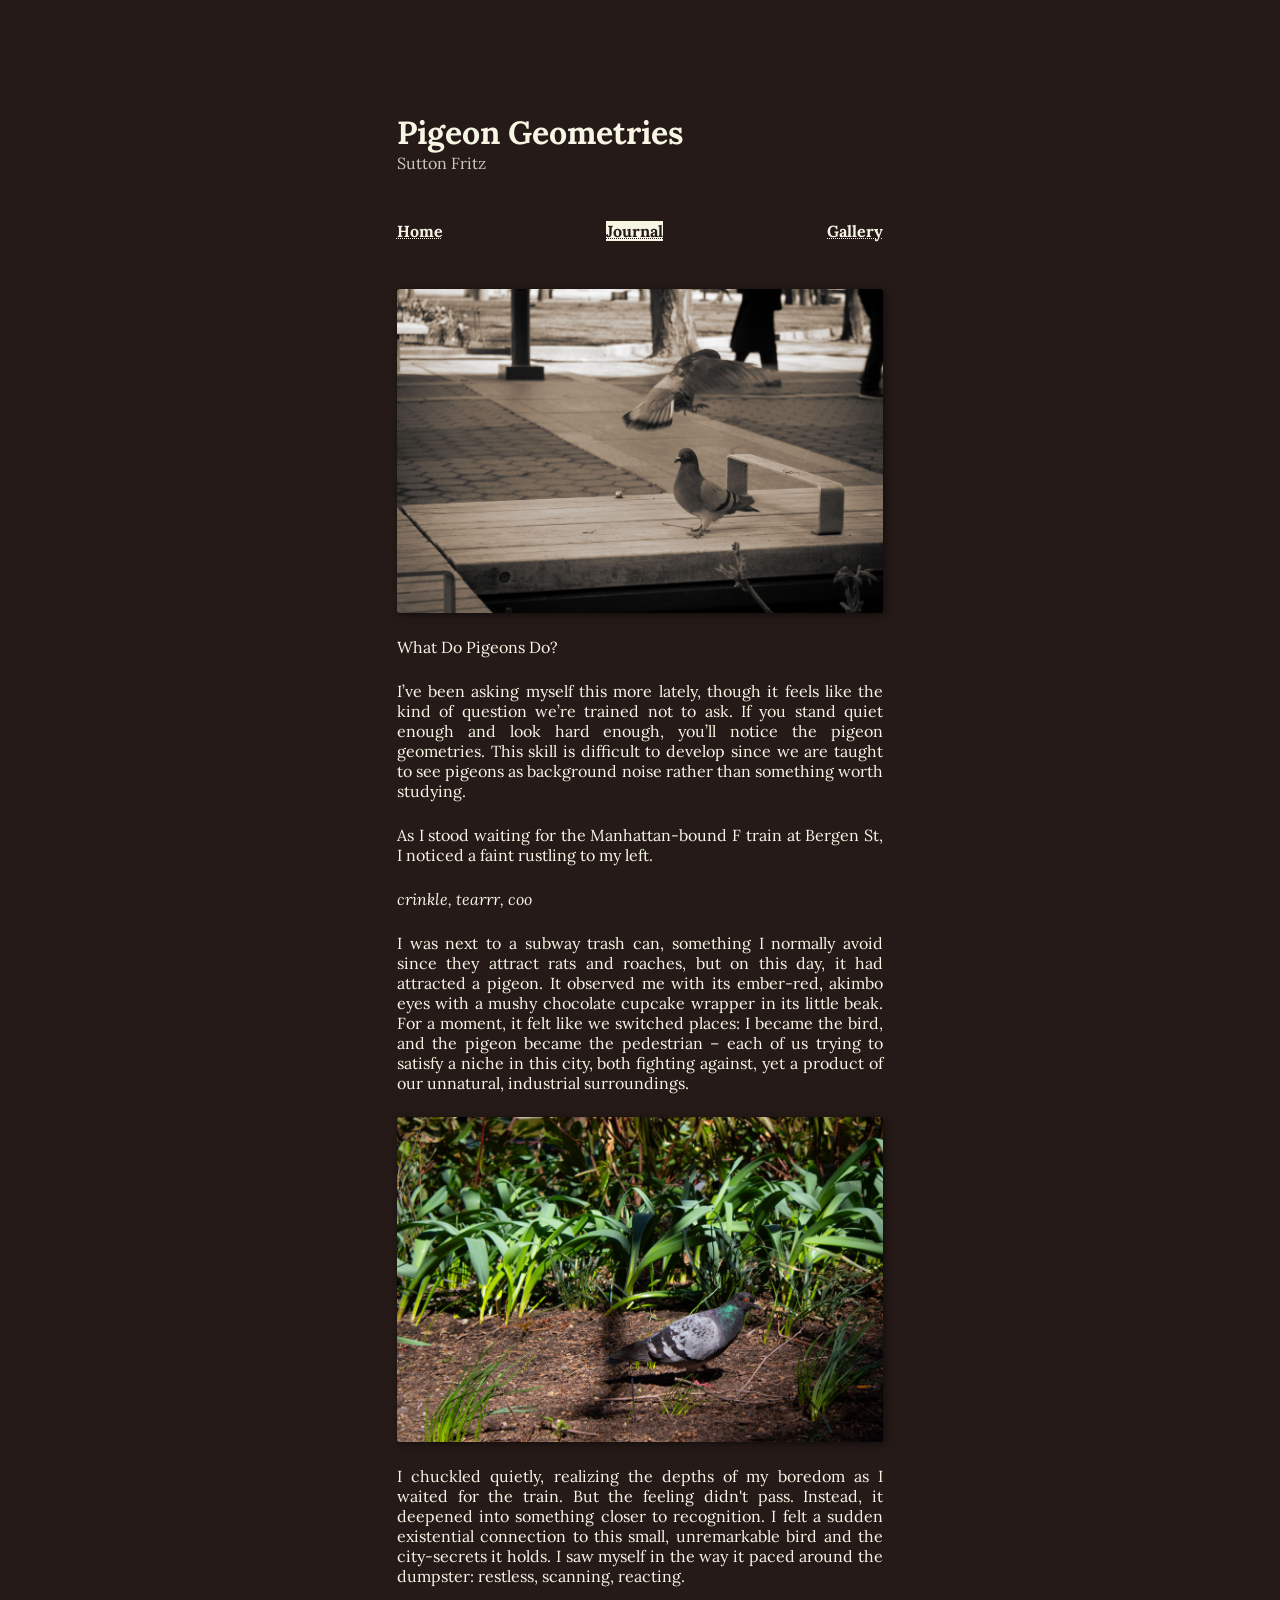
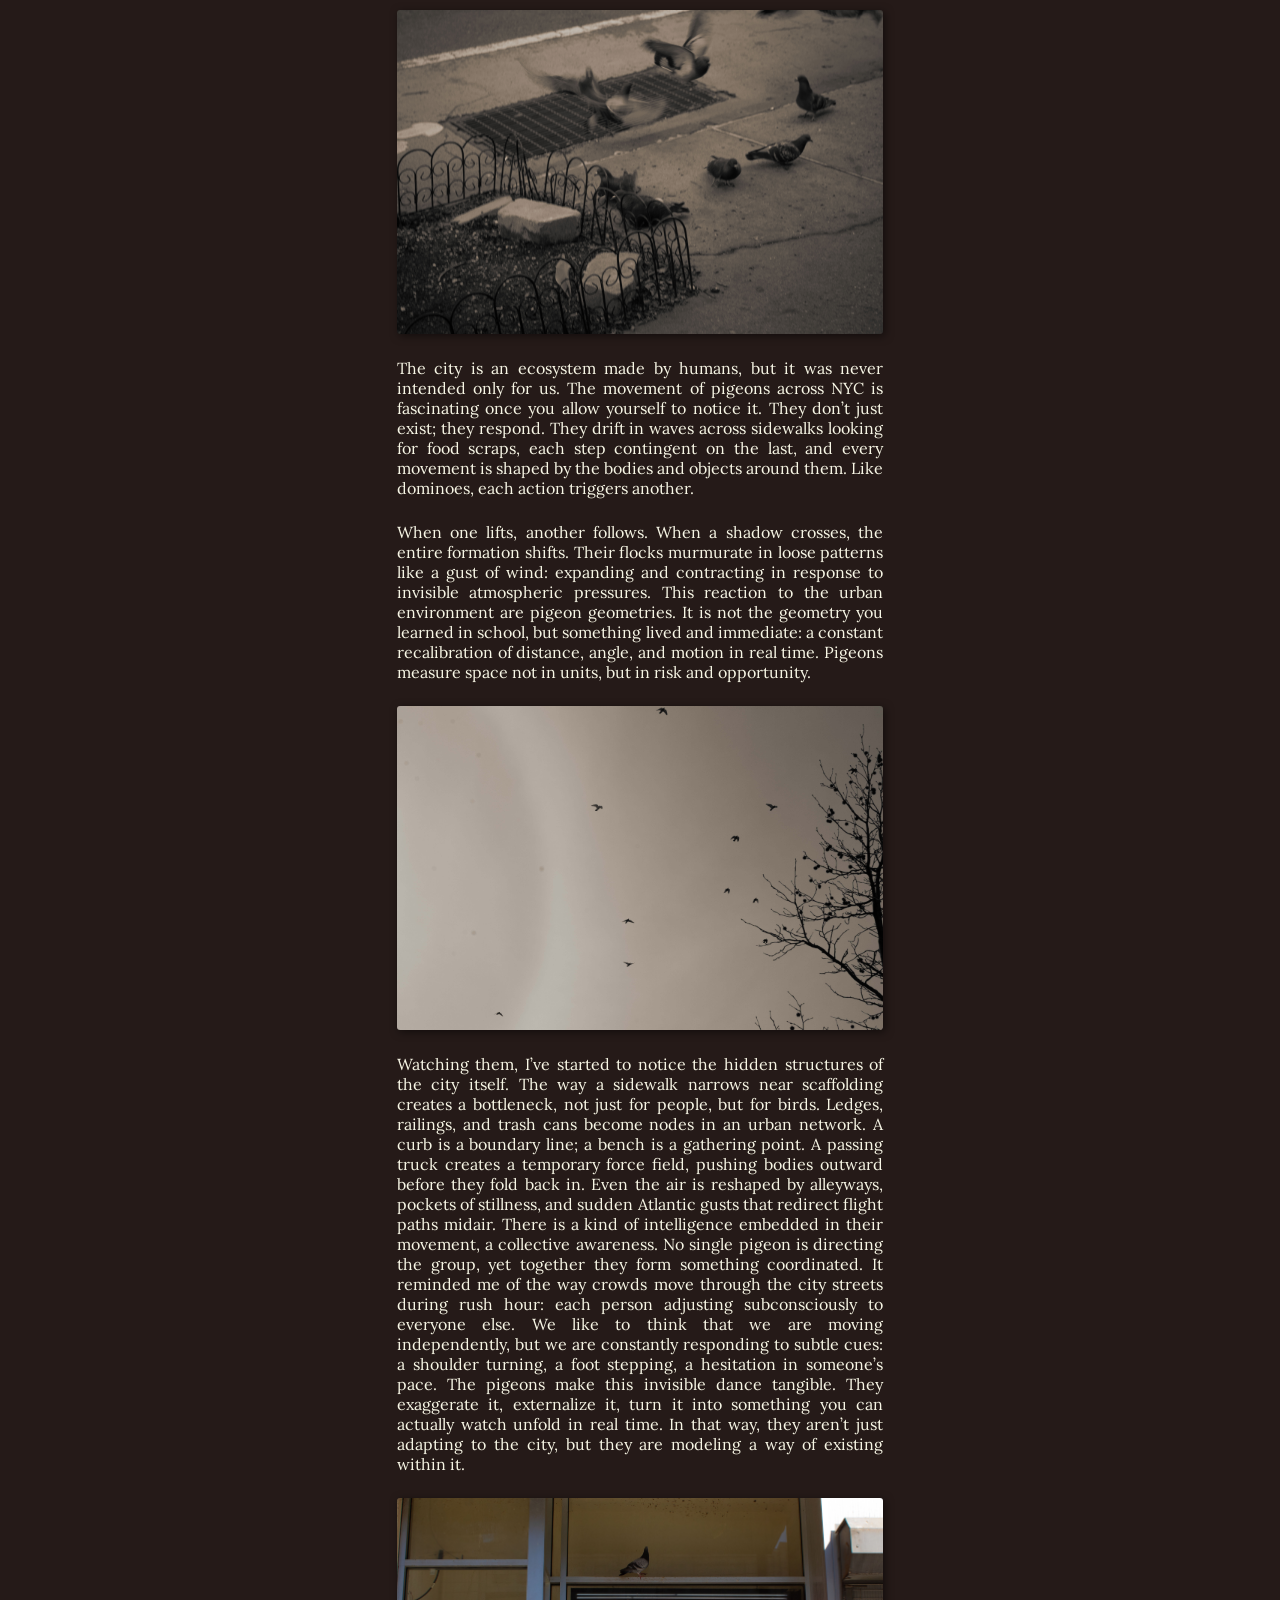
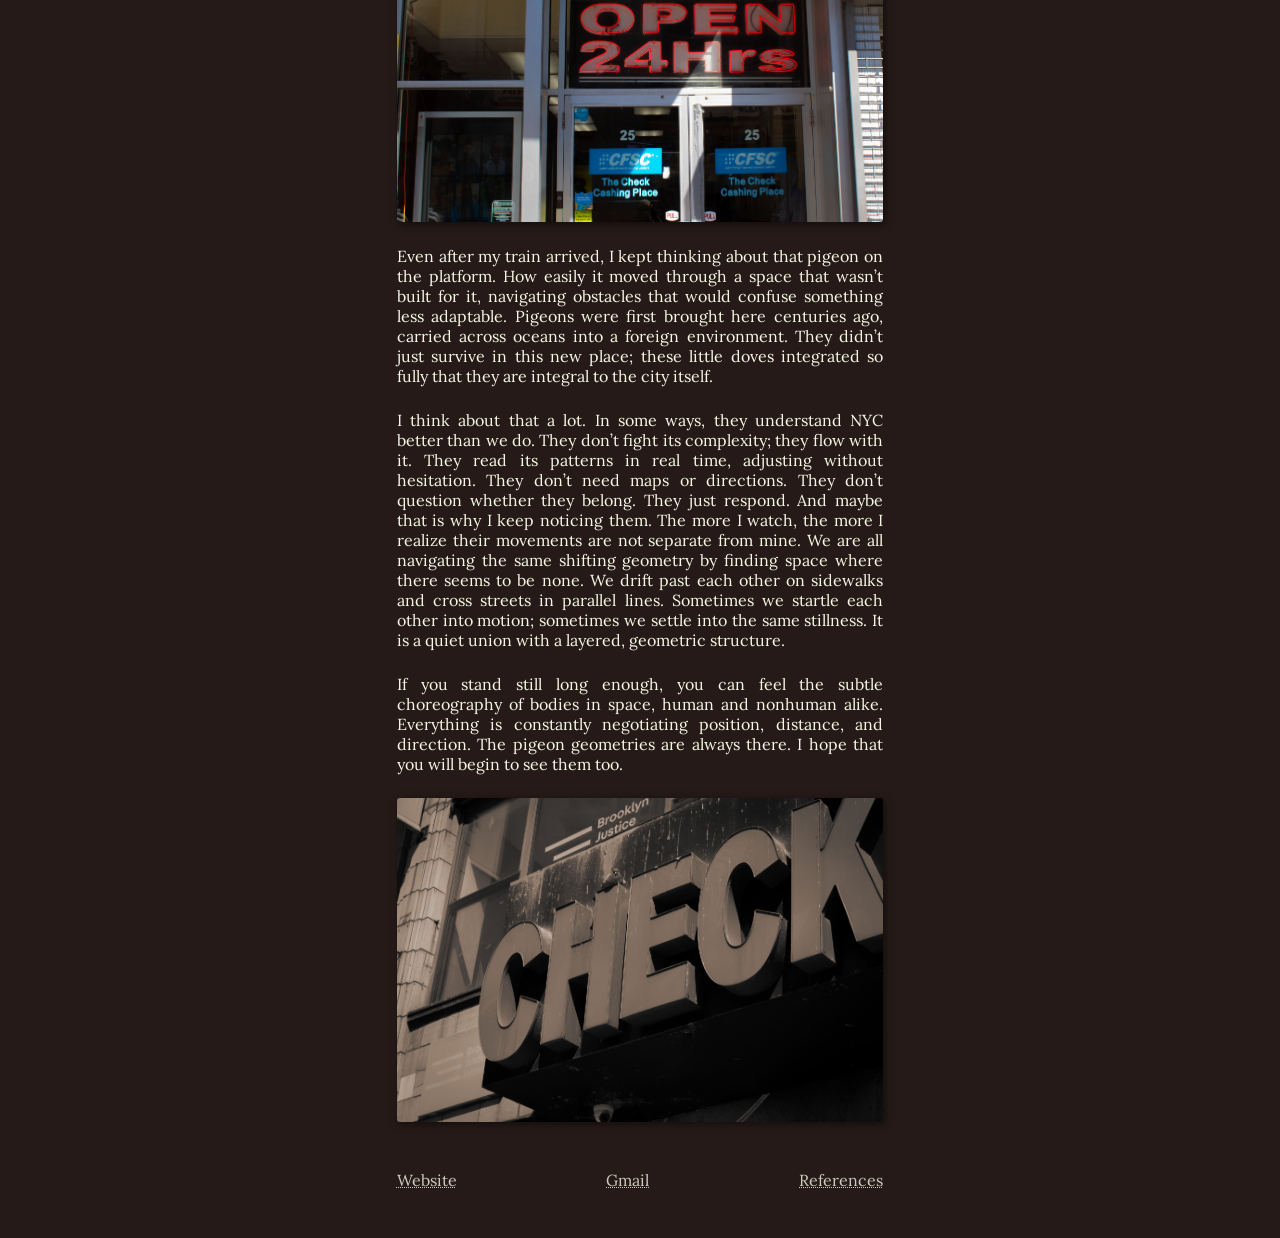
==== journal.html @ 1b777441 "final1" ====
<!DOCTYPE html>
<html lang="en">
    <head>
        <meta charset="UTF-8">
        <meta name="viewport" content="width=device-width, initial-scale=1.0">
        <title>Pigeon Geometries</title>
        <link rel="icon" type="image/x-icon" href="./assets/favicon.png">
        <link rel="prefetch" href="./assets/moi.jpg" as="image">
        <link rel="prefetch" href="./assets/interyou.jpg" as="image">
        <link rel="prefetch" href="./assets/theremitten.jpg" as="image">
        <link rel="prefetch" href="./assets/theremin.jpg" as="image">
        <link rel="prefetch" href="./assets/schematic.jpg" as="image">
        <link rel="stylesheet" href="style-gallery.css">
    </head>

    <body>
        <div id="loader">
            <div class="spinner"></div>
            <div class="loading-text">identifying the geometries...</div>
        </div>
            
        <div class="main" hidden>
            <div>
                <a href="index.html" class="title">
                    Pigeon Geometries
                </a>

                <div id="name">
                    Sutton Fritz
                </div>
            </div>

            <div class="nav">
                <div class="pages-container">
                    <div class="moi">
                        <a href="index.html" class="pages">
                            Home
                        </a>
                    </div>
                </div>
                

                <div class="pages-container">
                    <div class="moi">
                        <a href="journal.html" class="pages-current">
                            Journal
                        </a>
                    </div>
                </div>

                <div class="pages-container">
                    <div class="moi">
                        <a href="gallery.html" class="pages">
                            Gallery
                        </a>
                    </div>
                </div>
            </div>

            <div class="content">
                <img src="./assets/landing.jpg">

                <div>
                    What Do Pigeons Do?
                </div>

                <div>
                    I’ve been asking myself this more lately, though it feels like the kind of question we’re trained not to ask. If you stand quiet enough and look hard enough, you’ll notice the pigeon geometries. This skill is difficult to develop since we are taught to see pigeons as background noise rather than something worth studying.
                </div>

                <div>
                    As I stood waiting for the Manhattan-bound F train at Bergen St, I noticed a faint rustling to my left.
                </div>

                <div>
                    <i>crinkle, tearrr, coo</i>
                </div>
                
                <div>
                    I was next to a subway trash can, something I normally avoid since they attract rats and roaches, but on this day, it had attracted a pigeon. It observed me with its ember-red, akimbo eyes with a mushy chocolate cupcake wrapper in its little beak. For a moment, it felt like we switched places: I became the bird, and the pigeon became the pedestrian – each of us trying to satisfy a niche in this city, both fighting against, yet a product of our unnatural, industrial surroundings.
                </div>

                <img src="./assets/red.jpg">

                <div>
                    I chuckled quietly, realizing the depths of my boredom as I waited for the train. But the feeling didn't pass. Instead, it deepened into something closer to recognition. I felt a sudden existential connection to this small, unremarkable bird and the city-secrets it holds. I saw myself in the way it paced around the dumpster: restless, scanning, reacting.
                </div>

                <img src="./assets/motion.jpg">

                <div>
                    The city is an ecosystem made by humans, but it was never intended only for us. The movement of pigeons across NYC is fascinating once you allow yourself to notice it. They don’t just exist; they respond. They drift in waves across sidewalks looking for food scraps, each step contingent on the last, and every movement is shaped by the bodies and objects around them. Like dominoes, each action triggers another.
                </div>

                <div>
                    When one lifts, another follows. When a shadow crosses, the entire formation shifts. Their flocks murmurate in loose patterns like a gust of wind: expanding and contracting in response to invisible atmospheric pressures. This reaction to the urban environment are pigeon geometries. It is not the geometry you learned in school, but something lived and immediate: a constant recalibration of distance, angle, and motion in real time. Pigeons measure space not in units, but in risk and opportunity.
                </div>

                <img src="./assets/sky.jpg">

                <div>
                    Watching them, I’ve started to notice the hidden structures of the city itself. The way a sidewalk narrows near scaffolding creates a bottleneck, not just for people, but for birds. Ledges, railings, and trash cans become nodes in an urban network. A curb is a boundary line; a bench is a gathering point. A passing truck creates a temporary force field, pushing bodies outward before they fold back in. Even the air is reshaped by alleyways, pockets of stillness, and sudden Atlantic gusts that redirect flight paths midair. There is a kind of intelligence embedded in their movement, a collective awareness. No single pigeon is directing the group, yet together they form something coordinated. It reminded me of the way crowds move through the city streets during rush hour: each person adjusting subconsciously to everyone else. We like to think that we are moving independently, but we are constantly responding to subtle cues: a shoulder turning, a foot stepping, a hesitation in someone’s pace. The pigeons make this invisible dance tangible. They exaggerate it, externalize it, turn it into something you can actually watch unfold in real time. In that way, they aren’t just adapting to the city, but they are modeling a way of existing within it.
                </div>

                <img src="./assets/open.jpg">

                <div>
                    Even after my train arrived, I kept thinking about that pigeon on the platform. How easily it moved through a space that wasn’t built for it, navigating obstacles that would confuse something less adaptable. Pigeons were first brought here centuries ago, carried across oceans into a foreign environment. They didn’t just survive in this new place; these little doves integrated so fully that they are integral to the city itself.
                </div>

                <div>
                    I think about that a lot. In some ways, they understand NYC better than we do. They don’t fight its complexity; they flow with it. They read its patterns in real time, adjusting without hesitation. They don’t need maps or directions. They don’t question whether they belong. They just respond. And maybe that is why I keep noticing them. The more I watch, the more I realize their movements are not separate from mine. We are all navigating the same shifting geometry by finding space where there seems to be none. We drift past each other on sidewalks and cross streets in parallel lines. Sometimes we startle each other into motion; sometimes we settle into the same stillness. It is a quiet union with a layered, geometric structure.
                </div>

                <div>
                    If you stand still long enough, you can feel the subtle choreography of bodies in space, human and nonhuman alike. Everything is constantly negotiating position, distance, and direction. The pigeon geometries are always there. I hope that you will begin to see them too.
                </div>

                <img src="./assets/check.jpg">
            </div>

            <div id="commit">
                <a href="https://www.suttonfritz.com" target="_blank" class="pages">
                    Website
                </a> 

                <a href="mailto:sutton.fritz04@gmail.com" target="_blank" class="pages">
                    Gmail
                </a>

                <a href="references.html" class="pages">
                    References
                </a>
            </div>
        </div>

        <script src="script.js"></script>
    </body>
</html>
---- style-gallery.css ----
@import url('https://fonts.googleapis.com/css2?family=Lora:ital,wght@0,400..700;1,400..700&display=swap');

html {
    cursor: url("./assets/cur.cur") Sauto;
}

.lora {
  font-family: "Lora", serif;
  font-optical-sizing: auto;
  font-style: normal;
}

body {
    padding: 4rem;
    margin: 0;
    display: flex;
    flex-direction: column;
    align-items: center;
    font-family: Lora, serif;
    background-color: #251a18;
    scroll-behavior: smooth;
    font-size: 1rem;
    color: #F7F6E5;
    overflow-x: hidden;
    background-size: 155% auto;
    background-position: top center;
}

::selection {
    color: #251a18;
    background: #90625d;
    /* cursor: auto; */
}

::-moz-selection { /* Code for Firefox */
    color: #251a18;
    background: #90625d;
    /* cursor: auto; */
}

#loader {
    position: fixed;
    inset: 0;
    background-color: #F7F6E5;
    display: flex;
    flex-direction: column;
    align-items: center;
    justify-content: center;
    z-index: 9999;
    font-family: Lora, serif;
}

.spinner {
    width: 32px;
    height: 32px;
    border: 2px solid #F7F6E5;
    border-top: 2px solid #2b393b;
    border-radius: 50%;
    animation: spin 1s linear infinite;
    margin-bottom: 1rem;
}

@keyframes spin {
    to { transform: rotate(360deg); }
}

.loading-text {
    font-size: 0.8rem;
    opacity: 0.8;
    letter-spacing: 0.05em;
}

img {
    border-radius: 3px;
    filter: drop-shadow(2px 2px 4px rgba(0, 0, 0, 0.5));
}

.gallery-img {
    width: 30%;
    height: auto;
    object-fit: contain;
}

video {
    border-radius: 3px;
}

.vimeo iframe{
    width: 100%;
    height: 500px;
    padding: 0;
    margin: 0;
    display: block;
    line-height: 0;
}

.main {
    width: 100%;
    display: flex;
    flex-direction: column;
    justify-content: space-between;
    gap: 1.5rem;
    /* text-shadow: 2px 2px 4px rgba(0, 0, 0, 0.5); */
}

#name {
    opacity: 0.8;
    display: flex;
    flex-direction: row;
    flex-wrap: wrap;
    gap: 0.5rem;
}

.info {
    text-align: left;
}

.caption {
    opacity: 0.8;
    font-size: 0.8rem;
}

.about {
    width: auto;
    height: fit-content;
    display: flex;
    flex-direction: column;
    justify-content: space-between;
}

.vertical-img {
    width: 100%;
    height: auto;
    border-radius: 3px;
    filter: drop-shadow(2px 2px 4px rgba(0, 0, 0, 0.5));
}

.pages {
  color: #F7F6E5;
  text-decoration-line: underline;
  text-decoration-style: dotted;
  text-decoration-thickness: 1px;
  width: fit-content;
  cursor: pointer;
}

.pages:hover {
  opacity: 0.8;
}

.pages-current {
  color: #251a18;
  background-color: #F7F6E5;
  text-decoration-line: underline;
  text-decoration-style: dotted;
  text-decoration-thickness: 1px;
  width: fit-content;
  cursor: pointer;
}

.repository {
  color: #F7F6E5;
  opacity: 0;
  text-decoration-line: underline;
  text-decoration-style: dotted;
  text-decoration-thickness: 1px;
  width: fit-content;
  cursor: pointer;
}

.content {
    display: flex;
    flex-direction: column;
    gap: 1.5rem;
}

.gallery-content {
    display: flex;
    flex-direction: row;
    gap: 1.5rem;
    flex-wrap: wrap;
}

.nav {
    display: flex;
    flex-direction: row;
    justify-content: space-between;
}

.tilde {
    opacity: 0.8;
    text-align: center;
}

.card {
    display: flex;
    flex-direction: row;
    gap: 0.3rem;
}

.work-card {
    display: flex;
    flex-direction: column;
    gap: 1rem;
}

.pages-container {
    display: flex;
    flex-direction: row;
    gap: 0.5rem;
}

.title {
    text-decoration: none;
    color: #F7F6E5;
    font-weight: bold;
    font-size: 1.5rem;
}

.title:hover {
    opacity: 0.8;
}

.cd {
    display: flex;
    flex-direction: row;
    gap: 0.8rem;
    opacity: 0.8;
}

.moi {
    font-weight: bold;
}

.updates {
    display: flex;
    flex-direction: column;
    gap: 0.5rem;
    padding-left: 1rem;
}

.date {
    display: flex;  
    flex-direction: row;
    gap: 1rem;
    opacity: 0.8;
}

.caption {
    padding-left: 2rem;
}

/* .kitty {
    font-size: 0.8;
    text-decoration: none;
    color: #F7F6E5;
    width: fit-content;
} */

#commit {
    color: #F7F6E5;
    opacity: 0.8;
    width: 100%;              /* matches .main width */
    display: flex;
    justify-content: space-between;
    flex-wrap: wrap;
    gap: 1rem;

    margin-top: auto;         /* pushes it to bottom INSIDE .main */
}


@media (min-width: 600px) {
    body {
        background-repeat: repeat-y;   
        background-size: 100% auto;   
        padding: 2rem 2rem 3rem 2rem;
    }

    .main {
        padding: 5rem 10rem 0 10rem;
        width: 40%;
        height: fit-content;
        gap: 3rem;
        font-size: 1rem;
        justify-content: center;
    }

    .title {
        font-size: 2rem;
    }

    .info {
        text-align: justify;
    }

    .about {
        width: auto;
        display: flex;
        flex-direction: row;
        justify-content: space-between;
        gap: 1rem;
    }

    .vertical-img {
        width: 50%;
        border-radius: 3px;
        filter: drop-shadow(2px 2px 4px rgba(0, 0, 0, 0.5));
    }

    .content {
        text-align: justify;
    }
    
    .card {
        gap: 1rem;
    }

    .date {
        gap: 2rem;
    }
    
    .caption {
        padding-left: 3rem;
    }
}
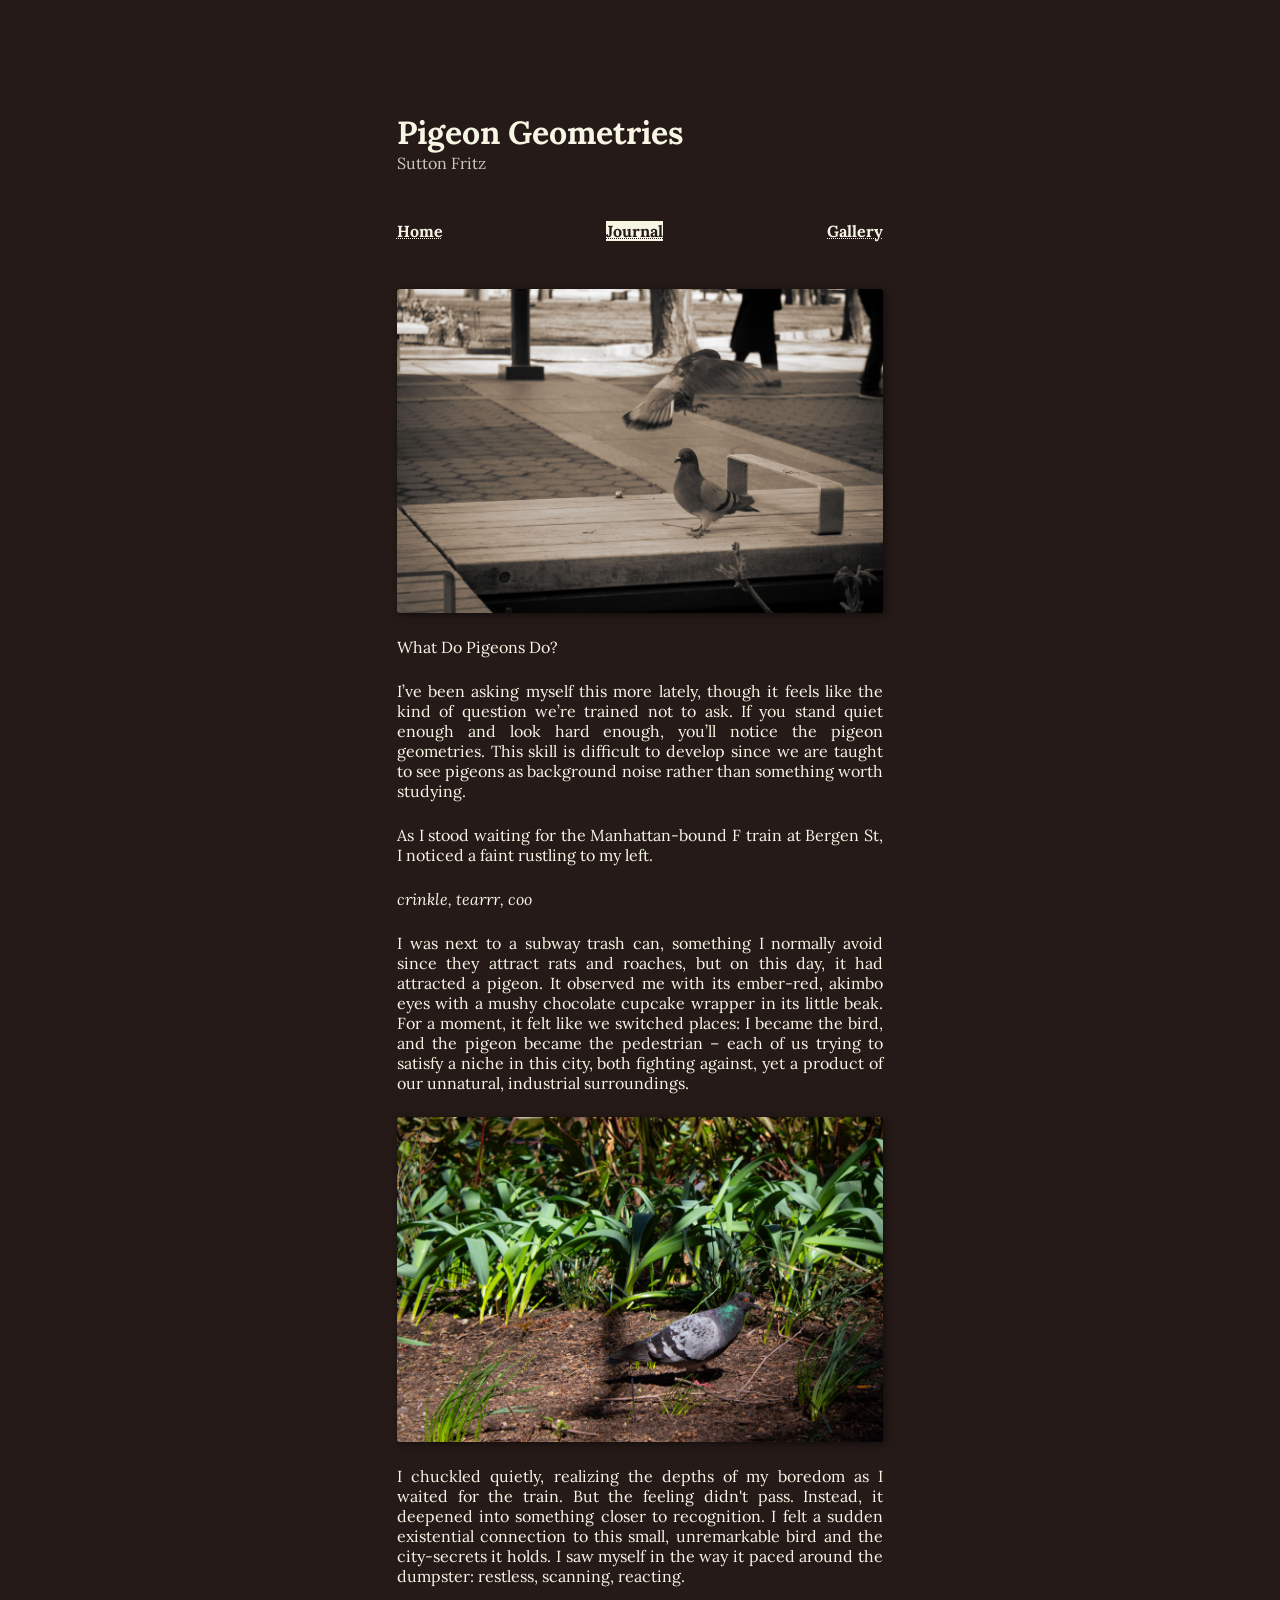
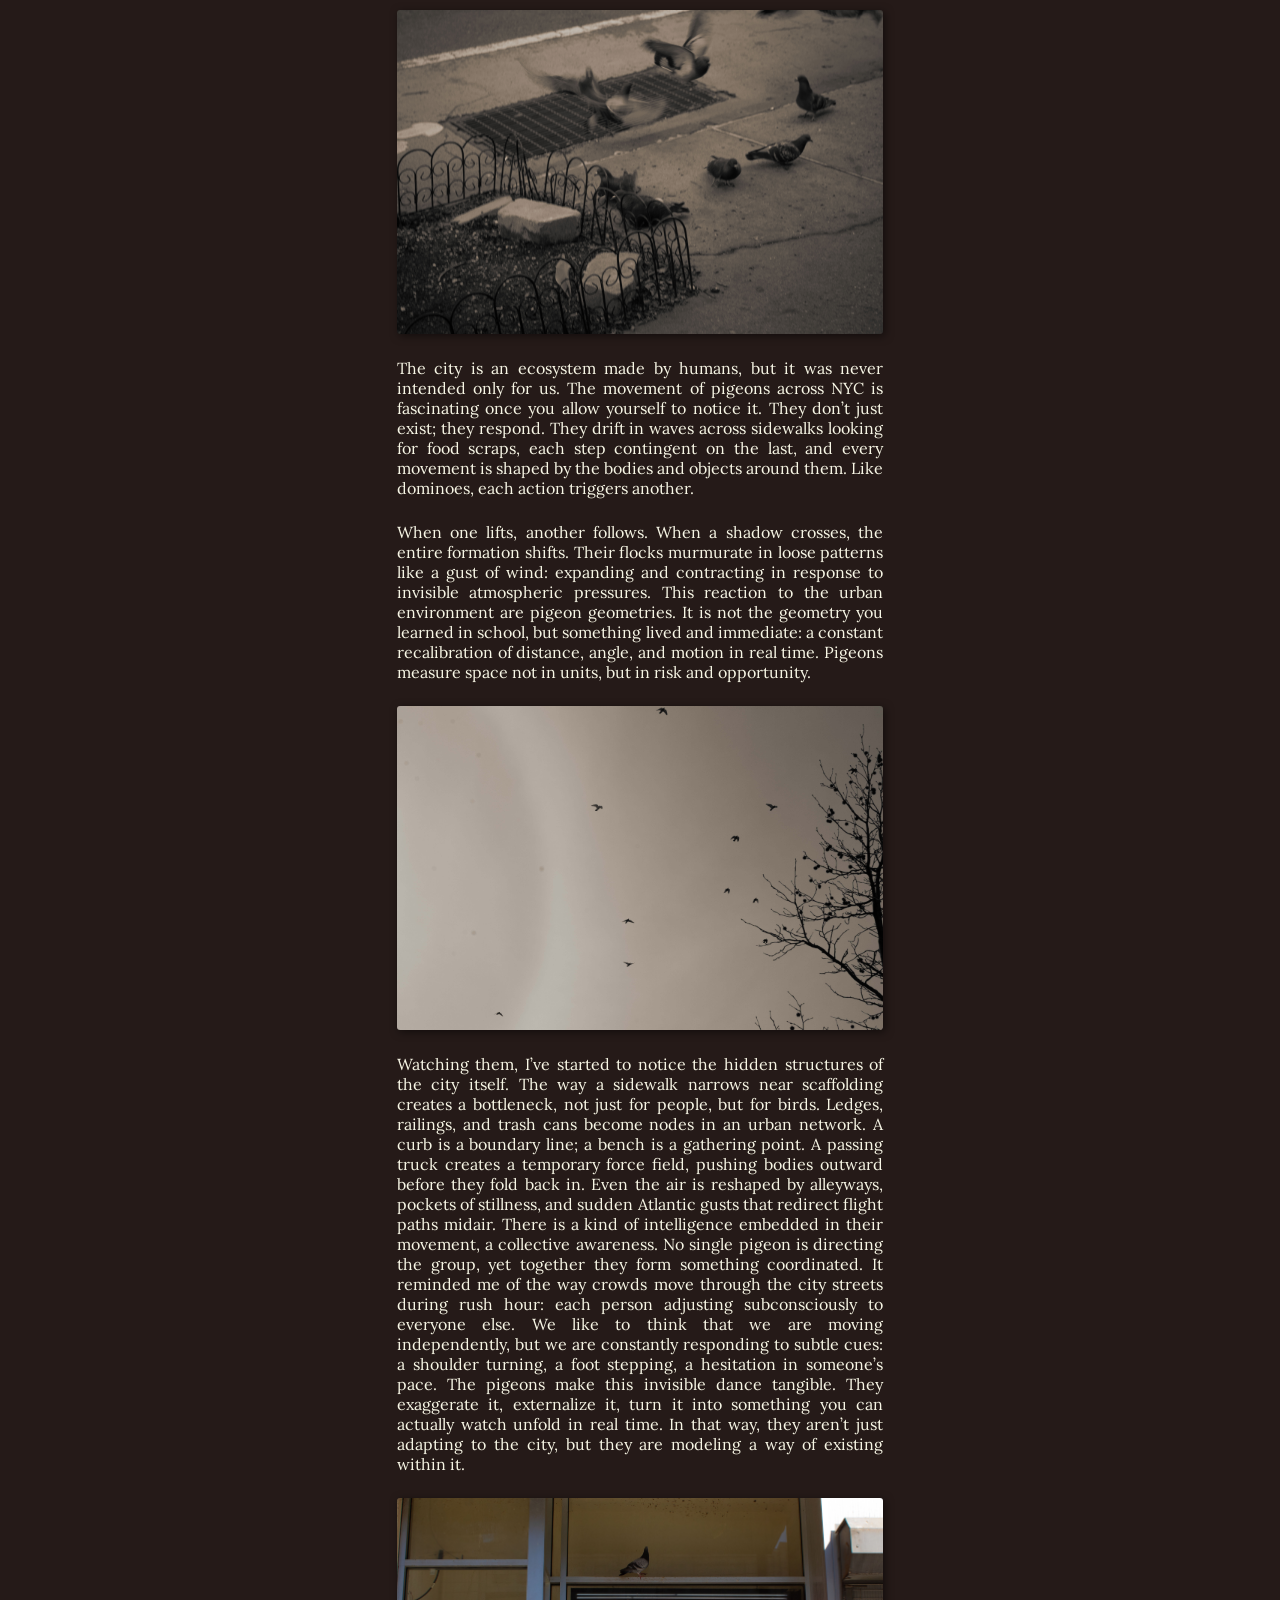
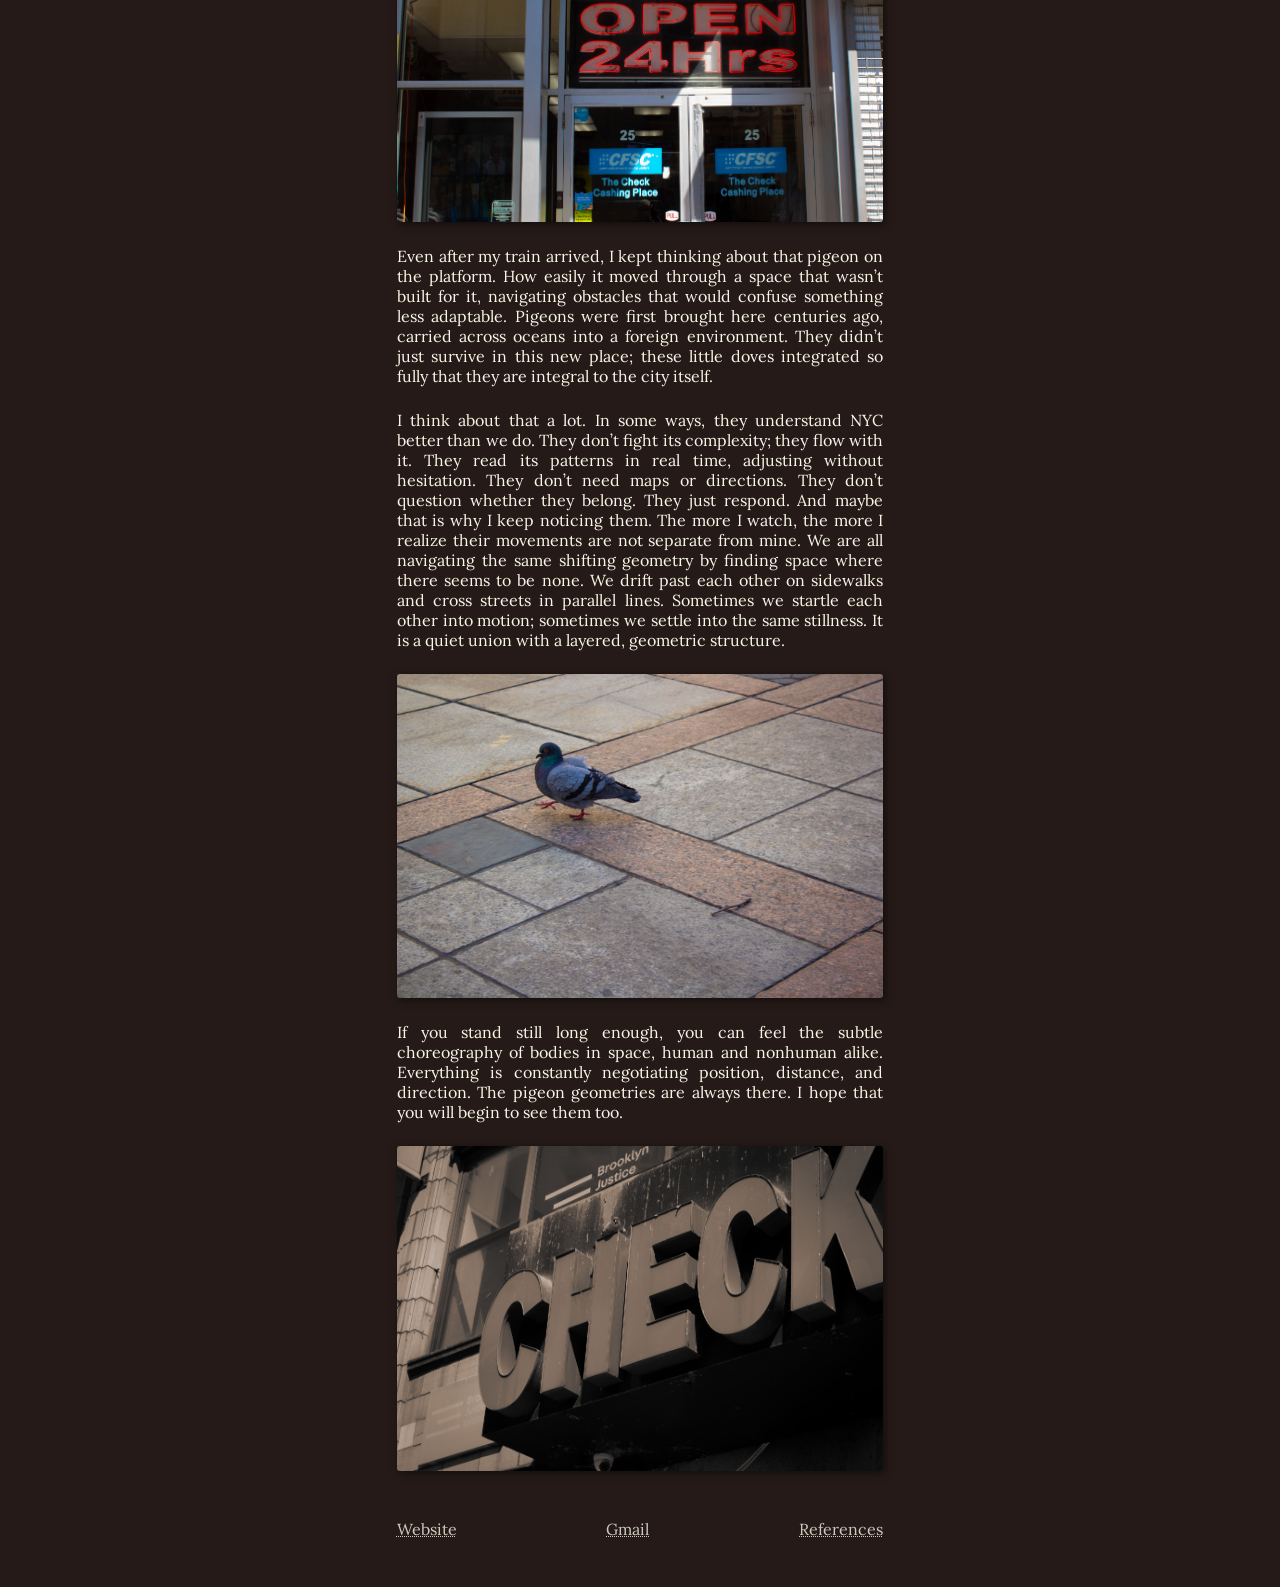
==== commit a03c037e: "Update journal.html" ====
--- a/journal.html
+++ b/journal.html
@@ -112,6 +112,8 @@
                     I think about that a lot. In some ways, they understand NYC better than we do. They don’t fight its complexity; they flow with it. They read its patterns in real time, adjusting without hesitation. They don’t need maps or directions. They don’t question whether they belong. They just respond. And maybe that is why I keep noticing them. The more I watch, the more I realize their movements are not separate from mine. We are all navigating the same shifting geometry by finding space where there seems to be none. We drift past each other on sidewalks and cross streets in parallel lines. Sometimes we startle each other into motion; sometimes we settle into the same stillness. It is a quiet union with a layered, geometric structure.
                 </div>
 
+                <img src="./assets/stick.jpg">
+
                 <div>
                     If you stand still long enough, you can feel the subtle choreography of bodies in space, human and nonhuman alike. Everything is constantly negotiating position, distance, and direction. The pigeon geometries are always there. I hope that you will begin to see them too.
                 </div>
--- a/style-gallery.css
+++ b/style-gallery.css
@@ -1,7 +1,7 @@
 @import url('https://fonts.googleapis.com/css2?family=Lora:ital,wght@0,400..700;1,400..700&display=swap');
 
 html {
-    cursor: url("./assets/cur.cur") Sauto;
+    cursor: url("./assets/cur.cur"), auto;
 }
 
 .lora {
